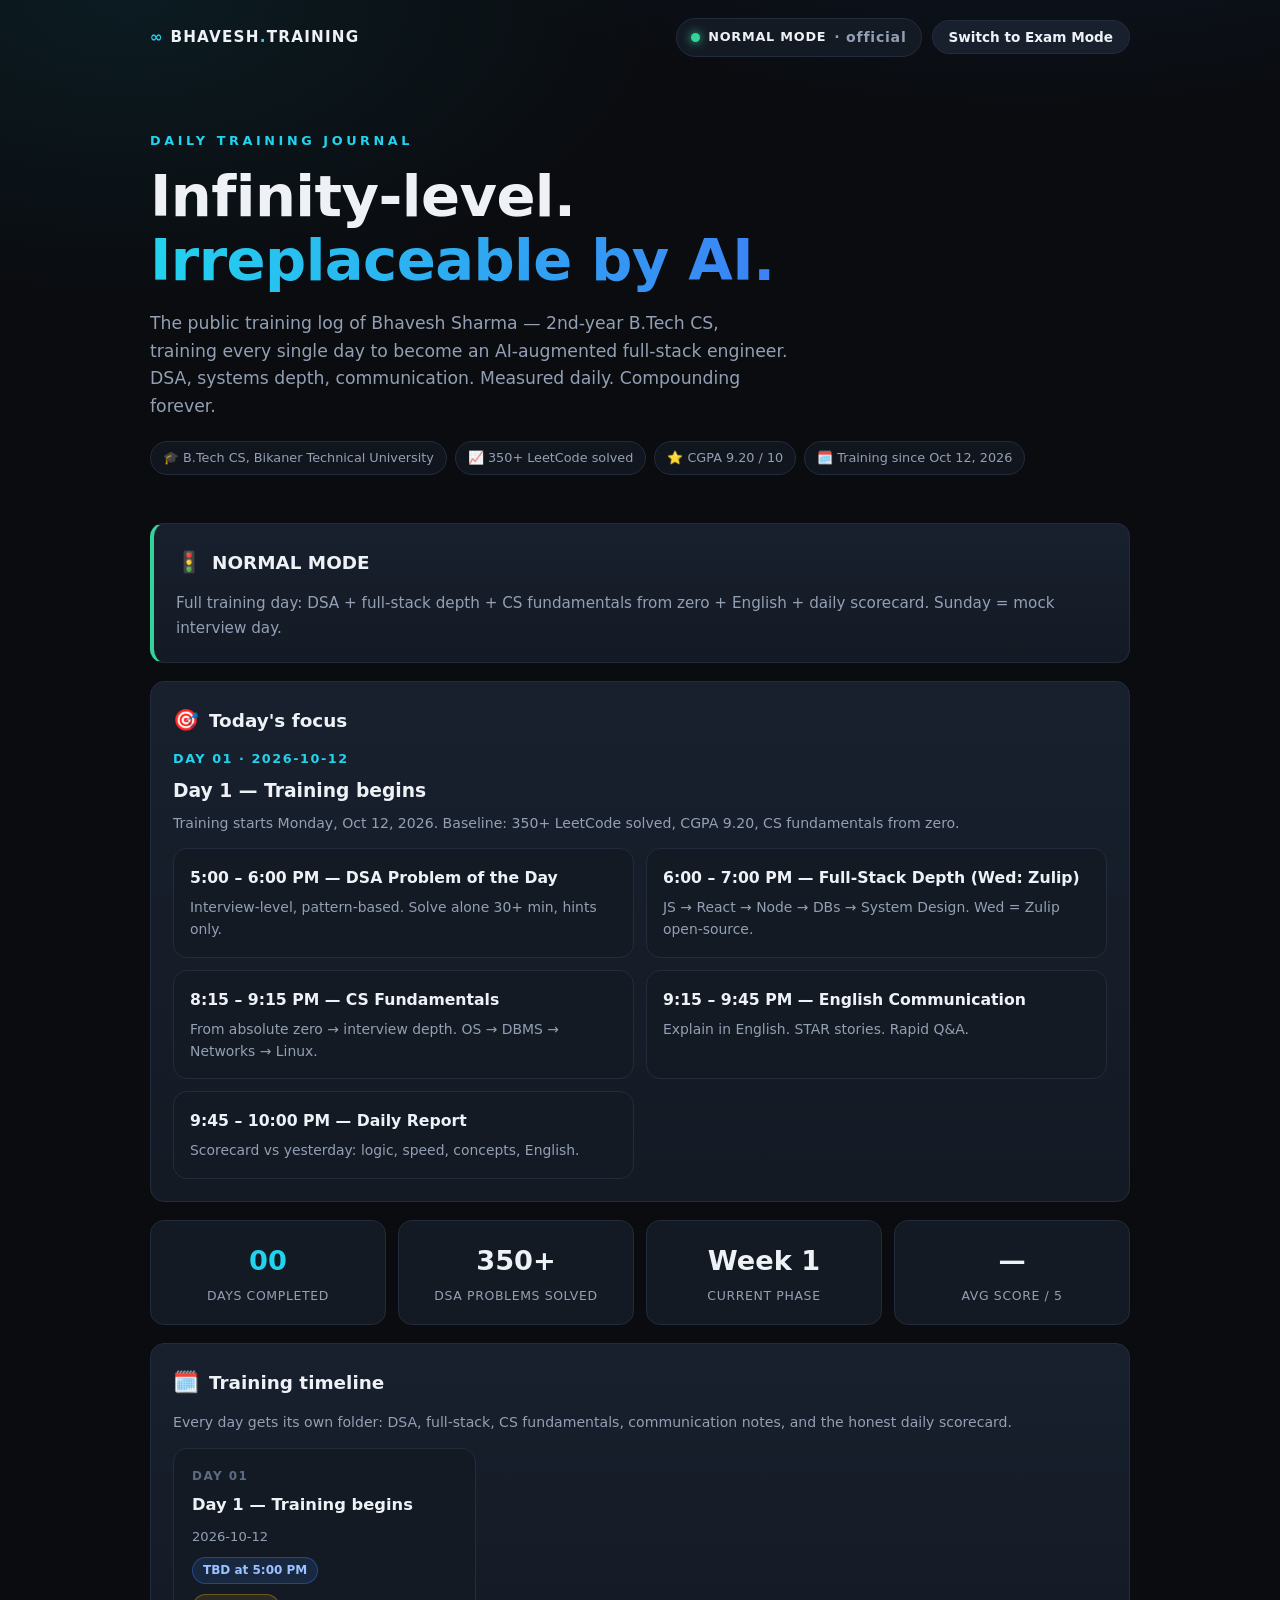
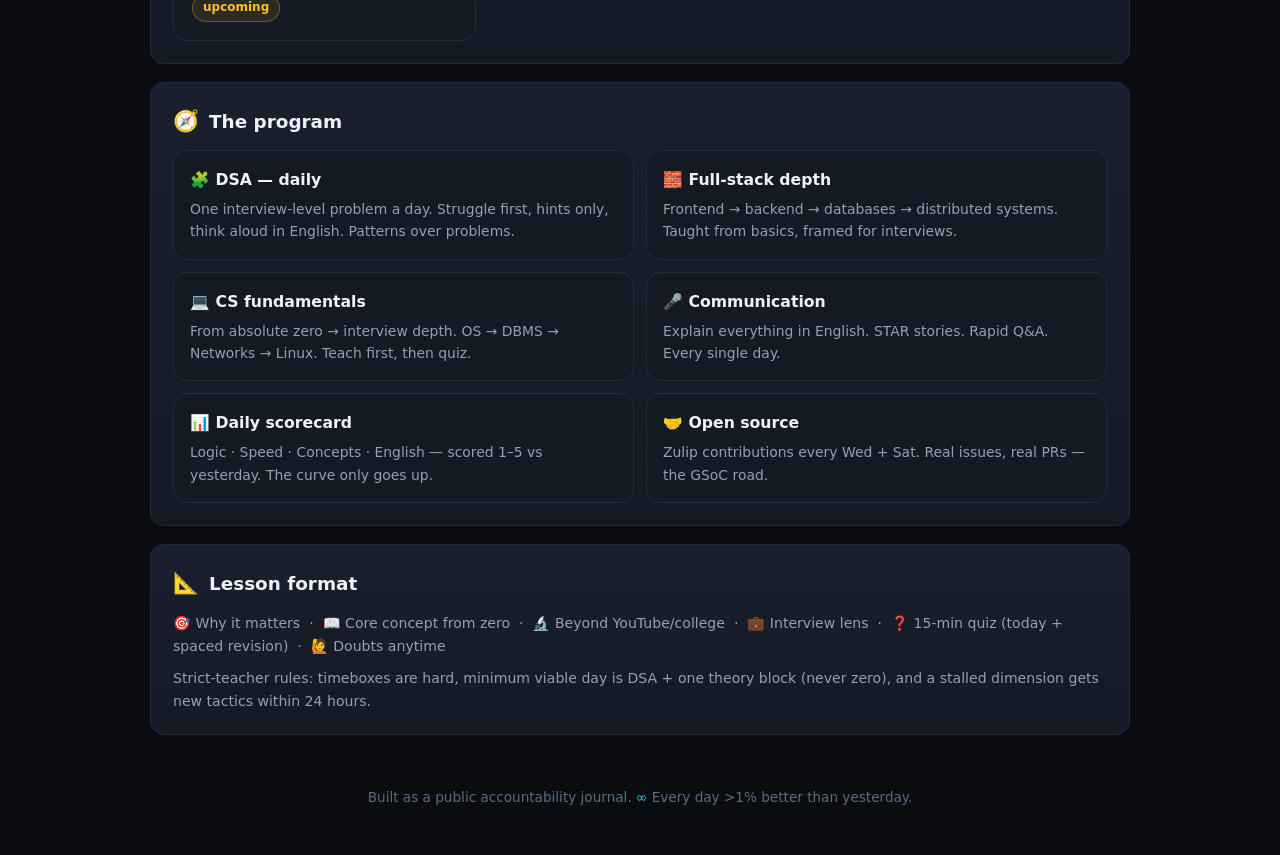
==== index.html @ e2612b02 "Launch training journal website" ====
<!DOCTYPE html>
<html lang="en">
<head>
  <meta charset="UTF-8">
  <meta name="viewport" content="width=device-width, initial-scale=1.0">
  <title>Bhavesh's Training Journal — Infinity-level. Irreplaceable by AI.</title>
  <meta name="description" content="Daily training journal of Bhavesh Sharma: DSA, full-stack depth, CS fundamentals, communication — the road to infinity-level engineer.">
  <link rel="stylesheet" href="styles.css">
</head>
<body>
  <div class="wrap">

    <header class="topbar">
      <div class="brand"><span class="inf">∞</span> BHAVESH<span class="inf">.</span>TRAINING</div>
      <div class="mode-cluster">
        <span class="badge normal"><span class="dot"></span>NORMAL MODE</span>
        <button class="btn" id="mode-toggle">Switch to Exam Mode</button>
      </div>
    </header>

    <section class="hero">
      <div class="eyebrow">DAILY TRAINING JOURNAL</div>
      <h1>Infinity-level.<br><span class="grad">Irreplaceable by AI.</span></h1>
      <p class="lead">
        The public training log of Bhavesh Sharma — 2nd-year B.Tech CS, training every single day
        to become an AI-augmented full-stack engineer. DSA, systems depth, communication.
        Measured daily. Compounding forever.
      </p>
      <div class="chips">
        <span class="chip">🎓 B.Tech CS, Bikaner Technical University</span>
        <span class="chip">📈 350+ LeetCode solved</span>
        <span class="chip">⭐ CGPA 9.20 / 10</span>
        <span class="chip">🗓️ Training since Oct 12, 2026</span>
      </div>
    </section>

    <div class="card mode-banner">
      <h2><span class="emoji">🚦</span> <strong>Current mode</strong></h2>
      <p>Full training day: DSA + full-stack depth + CS fundamentals from zero + English + daily scorecard. Sunday = mock interview day.</p>
    </div>

    <div class="card">
      <h2><span class="emoji">🎯</span> Today's focus</h2>
      <div id="focus-day"><p class="muted small">Loading…</p></div>
      <div id="focus-blocks" class="grid-2" style="margin-top:14px"></div>
    </div>

    <div class="stats">
      <div class="stat"><div class="num accent" id="stat-days">00</div><div class="lbl">DAYS COMPLETED</div></div>
      <div class="stat"><div class="num" id="stat-dsa">350+</div><div class="lbl">DSA PROBLEMS SOLVED</div></div>
      <div class="stat"><div class="num" id="stat-phase">Week 1</div><div class="lbl">CURRENT PHASE</div></div>
      <div class="stat"><div class="num" id="stat-score">—</div><div class="lbl">AVG SCORE / 5</div></div>
    </div>

    <div class="card">
      <h2><span class="emoji">🗓️</span> Training timeline</h2>
      <p class="muted small" style="margin-bottom:14px">Every day gets its own folder: DSA, full-stack, CS fundamentals, communication notes, and the honest daily scorecard.</p>
      <div class="timeline" id="timeline"><p class="muted small">Loading…</p></div>
    </div>

    <div class="card">
      <h2><span class="emoji">🧭</span> The program</h2>
      <div class="grid-2">
        <div class="program-item"><h4>🧩 DSA — daily</h4><p>One interview-level problem a day. Struggle first, hints only, think aloud in English. Patterns over problems.</p></div>
        <div class="program-item"><h4>🧱 Full-stack depth</h4><p>Frontend → backend → databases → distributed systems. Taught from basics, framed for interviews.</p></div>
        <div class="program-item"><h4>💻 CS fundamentals</h4><p>From absolute zero → interview depth. OS → DBMS → Networks → Linux. Teach first, then quiz.</p></div>
        <div class="program-item"><h4>🎤 Communication</h4><p>Explain everything in English. STAR stories. Rapid Q&A. Every single day.</p></div>
        <div class="program-item"><h4>📊 Daily scorecard</h4><p>Logic · Speed · Concepts · English — scored 1–5 vs yesterday. The curve only goes up.</p></div>
        <div class="program-item"><h4>🤝 Open source</h4><p>Zulip contributions every Wed + Sat. Real issues, real PRs — the GSoC road.</p></div>
      </div>
    </div>

    <div class="card">
      <h2><span class="emoji">📐</span> Lesson format</h2>
      <p class="muted small">
        🎯 Why it matters &nbsp;·&nbsp; 📖 Core concept from zero &nbsp;·&nbsp; 🔬 Beyond YouTube/college &nbsp;·&nbsp;
        💼 Interview lens &nbsp;·&nbsp; ❓ 15-min quiz (today + spaced revision) &nbsp;·&nbsp; 🙋 Doubts anytime
      </p>
      <p class="muted small" style="margin-top:10px">
        Strict-teacher rules: timeboxes are hard, minimum viable day is DSA + one theory block (never zero),
        and a stalled dimension gets new tactics within 24 hours.
      </p>
    </div>

    <footer>
      Built as a public accountability journal. <span class="inf">∞</span> Every day &gt;1% better than yesterday.
    </footer>
  </div>
  <script src="app.js"></script>
</body>
</html>
---- styles.css ----
/* ============================================================
   Bhavesh's Training Journal — dark mission-control theme
   Frontend only. No build step. Mobile-first responsive.
   ============================================================ */
:root {
  --bg: #0a0c10;
  --bg-2: #0e1219;
  --card: #141a24;
  --card-2: #18202e;
  --border: #232c3d;
  --text: #eef2f7;
  --muted: #93a0b4;
  --faint: #5c6b82;
  --accent: #3b82f6;
  --accent-2: #22d3ee;
  --green: #34d399;
  --amber: #fbbf24;
  --red: #f87171;
  --radius: 14px;
  --font: system-ui, -apple-system, "Segoe UI", Roboto, "Helvetica Neue", Arial, sans-serif;
}

* { box-sizing: border-box; margin: 0; padding: 0; }

body {
  background: radial-gradient(1200px 600px at 80% -10%, rgba(59, 130, 246, 0.12), transparent 60%),
              radial-gradient(900px 500px at 10% 0%, rgba(34, 211, 238, 0.08), transparent 60%),
              var(--bg);
  color: var(--text);
  font-family: var(--font);
  line-height: 1.6;
  min-height: 100vh;
}

a { color: var(--accent-2); text-decoration: none; }
a:hover { text-decoration: underline; }

.wrap { max-width: 1020px; margin: 0 auto; padding: 0 20px; }

/* ---------- header ---------- */
.topbar {
  display: flex; align-items: center; justify-content: space-between;
  padding: 18px 0; gap: 12px; flex-wrap: wrap;
}
.brand { font-weight: 800; letter-spacing: 0.08em; font-size: 0.95rem; }
.brand .inf { color: var(--accent-2); }
.mode-cluster { display: flex; align-items: center; gap: 10px; }

.badge {
  display: inline-flex; align-items: center; gap: 8px;
  font-size: 0.8rem; font-weight: 700; letter-spacing: 0.06em;
  padding: 7px 14px; border-radius: 999px; border: 1px solid var(--border);
  background: var(--card);
}
.badge .dot { width: 9px; height: 9px; border-radius: 50%; }
.badge.normal .dot { background: var(--green); box-shadow: 0 0 10px var(--green); }
.badge.exam .dot { background: var(--amber); box-shadow: 0 0 10px var(--amber); }

.btn {
  cursor: pointer; border: 1px solid var(--border); background: var(--card-2);
  color: var(--text); font-family: var(--font); font-size: 0.85rem; font-weight: 600;
  padding: 8px 16px; border-radius: 999px; transition: transform 0.12s ease, border-color 0.12s ease;
}
.btn:hover { border-color: var(--accent); transform: translateY(-1px); }

/* ---------- hero ---------- */
.hero { padding: 56px 0 30px; text-align: left; }
.eyebrow {
  color: var(--accent-2); font-size: 0.8rem; font-weight: 700;
  letter-spacing: 0.28em; margin-bottom: 14px;
}
.hero h1 {
  font-size: clamp(2.1rem, 6vw, 3.6rem); line-height: 1.12; font-weight: 800;
  letter-spacing: -0.01em; margin-bottom: 16px;
}
.hero h1 .grad {
  background: linear-gradient(92deg, var(--accent-2), var(--accent));
  -webkit-background-clip: text; background-clip: text; color: transparent;
}
.hero p.lead { color: var(--muted); font-size: 1.08rem; max-width: 640px; margin-bottom: 20px; }
.chips { display: flex; flex-wrap: wrap; gap: 8px; }
.chip {
  font-size: 0.8rem; color: var(--muted); border: 1px solid var(--border);
  background: rgba(20, 26, 36, 0.7); padding: 6px 12px; border-radius: 999px;
}

/* ---------- cards ---------- */
.card {
  background: linear-gradient(180deg, var(--card-2), var(--card));
  border: 1px solid var(--border); border-radius: var(--radius);
  padding: 22px; margin: 18px 0;
}
.card h2 { font-size: 1.15rem; margin-bottom: 12px; display: flex; align-items: center; gap: 10px; }
.card h2 .emoji { font-size: 1.3rem; }
.muted { color: var(--muted); }
.small { font-size: 0.88rem; }

/* ---------- mode banner ---------- */
.mode-banner { border-left: 4px solid var(--green); }
.mode-banner.exam { border-left-color: var(--amber); }
.mode-banner p { color: var(--muted); font-size: 0.95rem; }

/* ---------- stats ---------- */
.stats { display: grid; grid-template-columns: repeat(4, 1fr); gap: 12px; margin: 18px 0; }
.stat {
  background: var(--card); border: 1px solid var(--border);
  border-radius: var(--radius); padding: 18px 16px; text-align: center;
}
.stat .num { font-size: 1.7rem; font-weight: 800; color: var(--text); }
.stat .num.accent { color: var(--accent-2); }
.stat .lbl { font-size: 0.78rem; color: var(--muted); letter-spacing: 0.05em; margin-top: 4px; }

/* ---------- timeline ---------- */
.timeline { display: grid; grid-template-columns: repeat(auto-fill, minmax(240px, 1fr)); gap: 12px; }
.day-card {
  display: block; background: var(--card); border: 1px solid var(--border);
  border-radius: var(--radius); padding: 18px; color: var(--text);
  transition: transform 0.12s ease, border-color 0.12s ease;
}
.day-card:hover { text-decoration: none; transform: translateY(-3px); border-color: var(--accent); }
.day-card .day-id { font-size: 0.75rem; color: var(--faint); letter-spacing: 0.12em; font-weight: 700; }
.day-card h3 { font-size: 1.02rem; margin: 6px 0 8px; }
.day-card .date { font-size: 0.82rem; color: var(--muted); }
.tag {
  display: inline-block; font-size: 0.75rem; font-weight: 600;
  background: rgba(59, 130, 246, 0.14); color: #9cc2ff;
  border: 1px solid rgba(59, 130, 246, 0.35);
  padding: 3px 10px; border-radius: 999px; margin-top: 10px;
}
.tag.pending { background: rgba(251, 191, 36, 0.1); color: var(--amber); border-color: rgba(251, 191, 36, 0.3); }

/* ---------- score bars ---------- */
.scores { display: grid; gap: 10px; margin-top: 8px; }
.score-row { display: grid; grid-template-columns: 110px 1fr 34px; align-items: center; gap: 10px; font-size: 0.9rem; }
.score-row .name { color: var(--muted); }
.segs { display: flex; gap: 5px; }
.seg { height: 8px; flex: 1; border-radius: 4px; background: #232c3d; }
.seg.on { background: linear-gradient(90deg, var(--accent), var(--accent-2)); }
.score-row .val { font-weight: 700; text-align: right; }

/* ---------- day detail ---------- */
.back { display: inline-block; margin: 18px 0 6px; font-size: 0.9rem; }
.day-head { padding: 26px 0 6px; }
.day-head .day-id { color: var(--accent-2); font-weight: 700; letter-spacing: 0.14em; font-size: 0.85rem; }
.day-head h1 { font-size: clamp(1.7rem, 5vw, 2.6rem); margin: 8px 0 4px; }
.day-head .date { color: var(--muted); }

.section { margin: 20px 0; }
.section h3.sec-title {
  font-size: 1.05rem; margin: 18px 0 8px; padding-bottom: 8px;
  border-bottom: 1px solid var(--border);
}
.section .body-text {
  white-space: pre-wrap; word-wrap: break-word;
  color: #d4dce8; font-size: 0.96rem;
}
.file-label {
  font-size: 0.72rem; color: var(--faint); letter-spacing: 0.1em;
  font-weight: 700; margin-bottom: 6px;
}
pre.file-block {
  background: #0d1219; border: 1px solid var(--border); border-radius: 10px;
  padding: 16px; overflow-x: auto; font-family: var(--font);
  white-space: pre-wrap; word-wrap: break-word; font-size: 0.92rem; color: #d4dce8;
}
pre.file-block .h { color: var(--accent-2); font-weight: 700; }

/* ---------- program grid ---------- */
.grid-2 { display: grid; grid-template-columns: 1fr 1fr; gap: 12px; }
.program-item {
  background: var(--card); border: 1px solid var(--border);
  border-radius: var(--radius); padding: 16px;
}
.program-item h4 { font-size: 0.98rem; margin-bottom: 6px; }
.program-item p { font-size: 0.87rem; color: var(--muted); }

/* ---------- footer ---------- */
footer { padding: 34px 0 46px; color: var(--faint); font-size: 0.85rem; text-align: center; }
footer .inf { color: var(--accent-2); }

/* ---------- responsive ---------- */
@media (max-width: 720px) {
  .stats { grid-template-columns: repeat(2, 1fr); }
  .grid-2 { grid-template-columns: 1fr; }
  .hero { padding: 36px 0 20px; }
  .score-row { grid-template-columns: 92px 1fr 30px; }
}
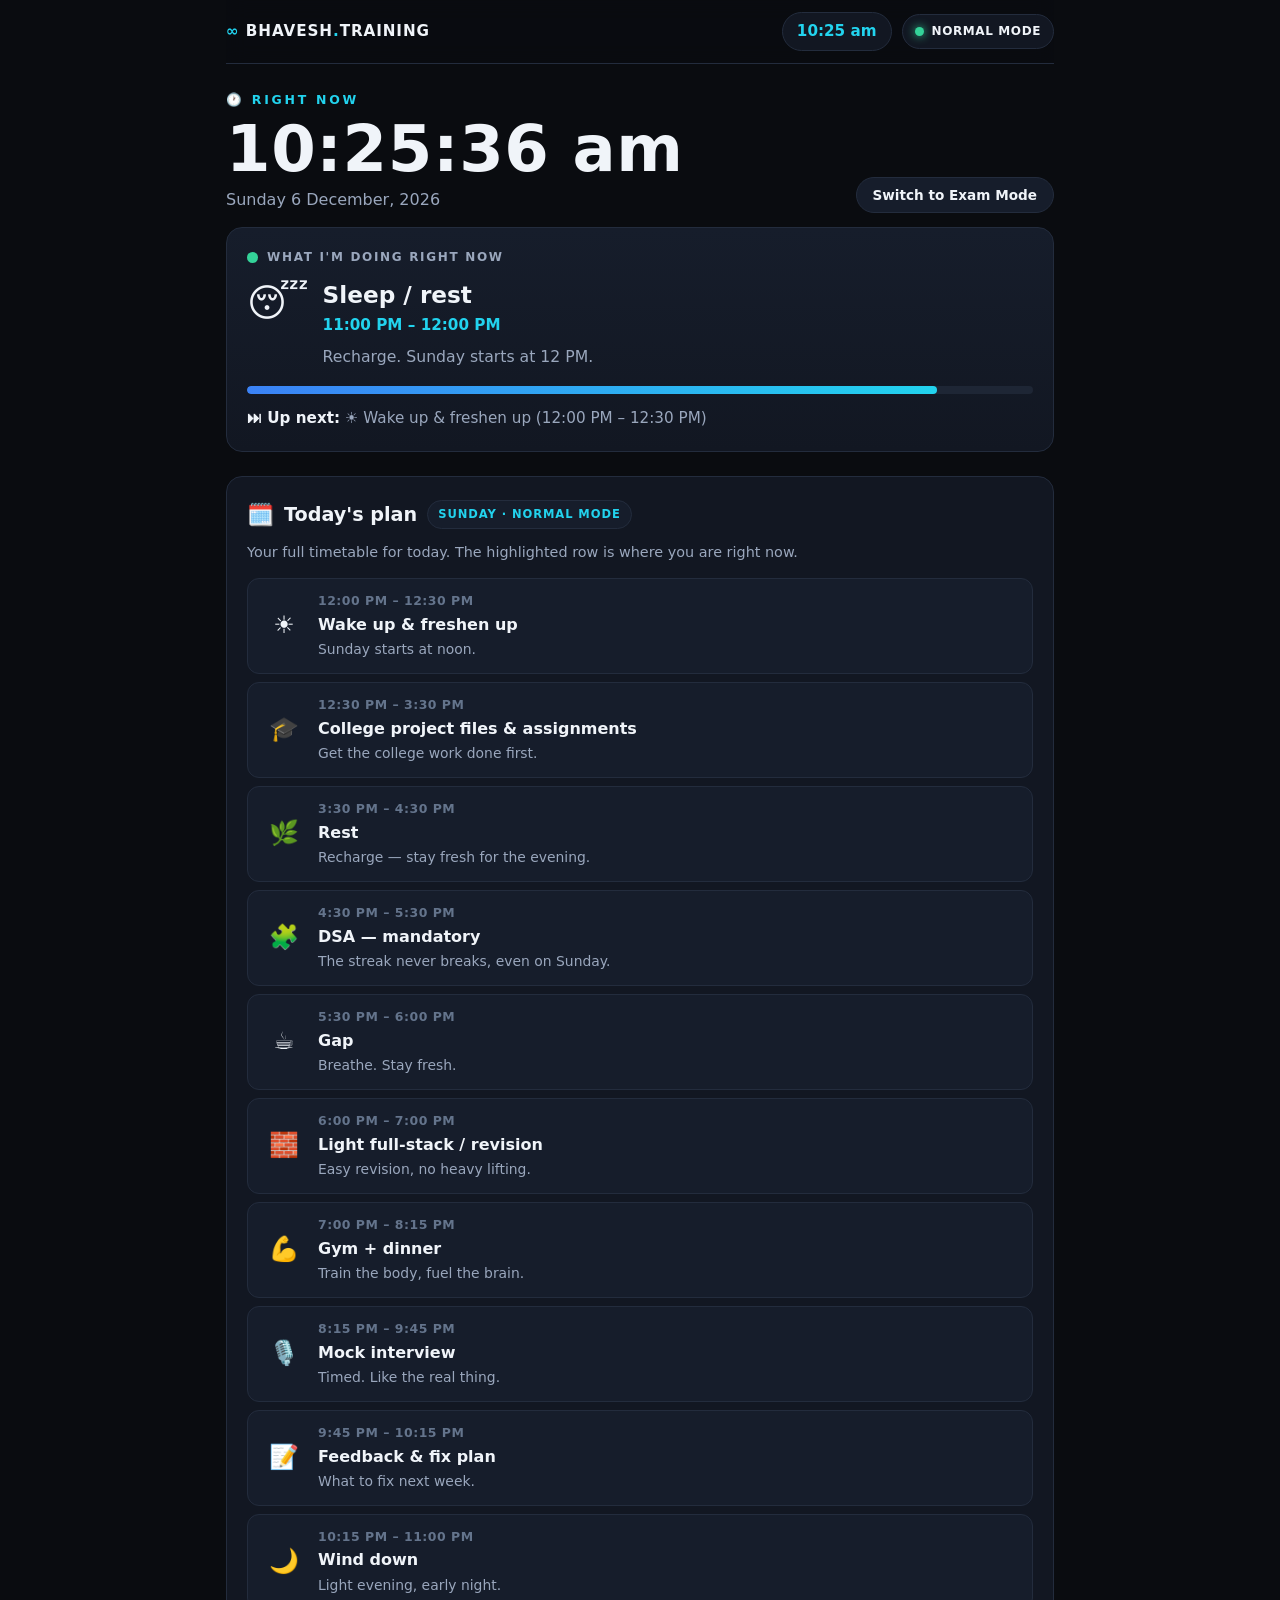
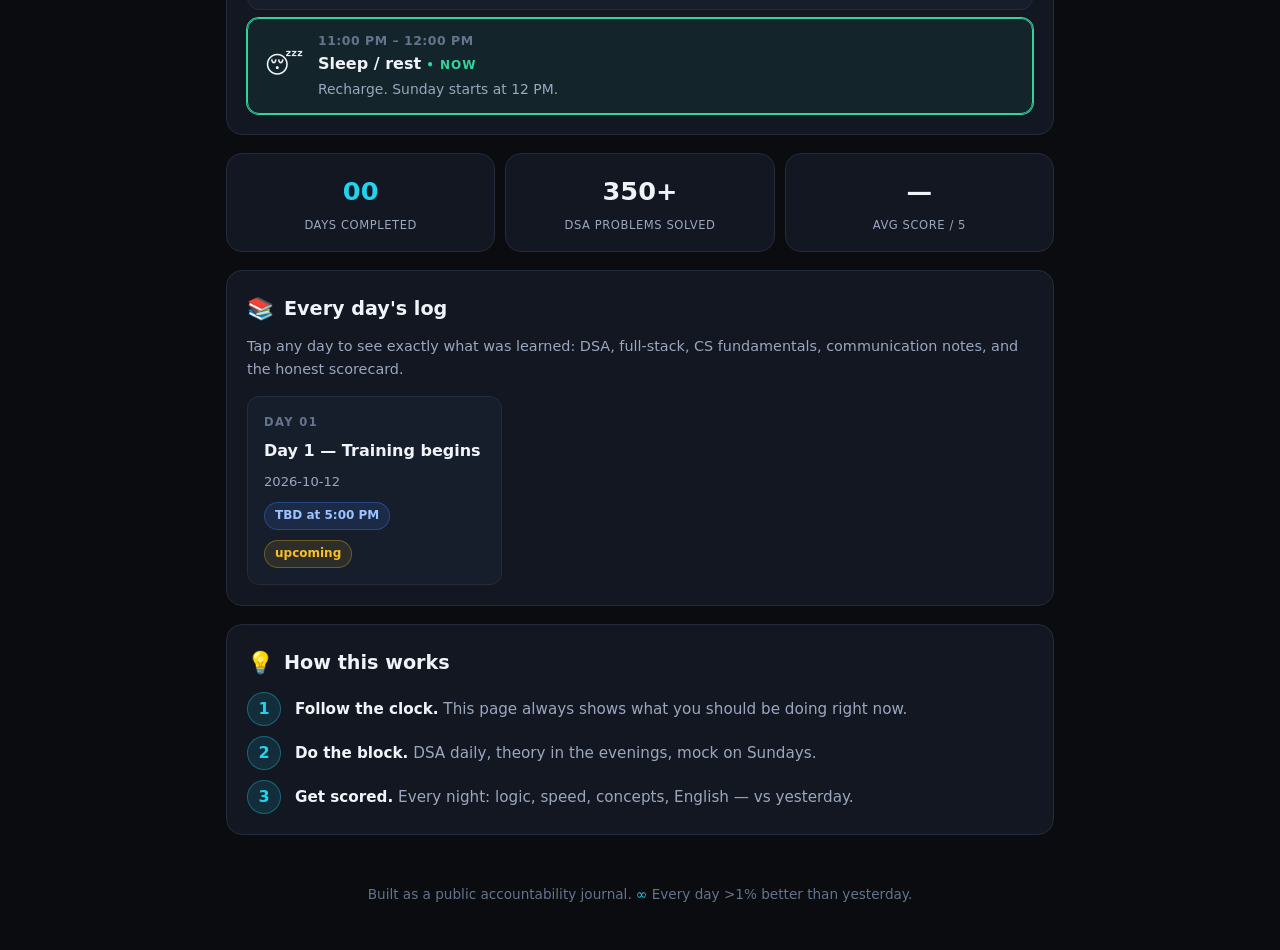
==== commit 663b73a8: "Redesign: RIGHT NOW dashboard with live clock + current task highlight, simpler mobile-first UI" ====
--- a/index.html
+++ b/index.html
@@ -4,7 +4,7 @@
   <meta charset="UTF-8">
   <meta name="viewport" content="width=device-width, initial-scale=1.0">
   <title>Bhavesh's Training Journal — Infinity-level. Irreplaceable by AI.</title>
-  <meta name="description" content="Daily training journal of Bhavesh Sharma: DSA, full-stack depth, CS fundamentals, communication — the road to infinity-level engineer.">
+  <meta name="description" content="Bhavesh Sharma's daily training journal: what he's doing right now, today's plan, and every day's log — DSA, full-stack, CS fundamentals, communication.">
   <link rel="stylesheet" href="styles.css">
 </head>
 <body>
@@ -12,75 +12,74 @@
 
     <header class="topbar">
       <div class="brand"><span class="inf">∞</span> BHAVESH<span class="inf">.</span>TRAINING</div>
-      <div class="mode-cluster">
-        <span class="badge normal"><span class="dot"></span>NORMAL MODE</span>
-        <button class="btn" id="mode-toggle">Switch to Exam Mode</button>
+      <div class="top-right">
+        <div class="mini-clock" id="mini-clock">--:--</div>
+        <span class="badge normal" id="mode-badge"><span class="dot"></span><span id="mode-label">NORMAL MODE</span></span>
       </div>
     </header>
 
-    <section class="hero">
-      <div class="eyebrow">DAILY TRAINING JOURNAL</div>
-      <h1>Infinity-level.<br><span class="grad">Irreplaceable by AI.</span></h1>
-      <p class="lead">
-        The public training log of Bhavesh Sharma — 2nd-year B.Tech CS, training every single day
-        to become an AI-augmented full-stack engineer. DSA, systems depth, communication.
-        Measured daily. Compounding forever.
-      </p>
-      <div class="chips">
-        <span class="chip">🎓 B.Tech CS, Bikaner Technical University</span>
-        <span class="chip">📈 350+ LeetCode solved</span>
-        <span class="chip">⭐ CGPA 9.20 / 10</span>
-        <span class="chip">🗓️ Training since Oct 12, 2026</span>
+    <!-- ============ RIGHT NOW ============ -->
+    <section class="now-panel">
+      <div class="now-head">
+        <div>
+          <div class="eyebrow">🕐 RIGHT NOW</div>
+          <div class="big-clock" id="clock-time">--:--:--</div>
+          <div class="clock-date" id="clock-date">Loading…</div>
+        </div>
+        <button class="btn" id="mode-toggle">Switch to Exam Mode</button>
+      </div>
+
+      <div class="now-card" id="now-card">
+        <div class="live-row">
+          <span class="live-dot" id="live-dot"></span>
+          <span class="live-text">WHAT I'M DOING RIGHT NOW</span>
+        </div>
+        <div class="now-main">
+          <div class="now-icon" id="now-icon">⏳</div>
+          <div>
+            <h2 id="now-title">Checking your timetable…</h2>
+            <div class="now-range" id="now-range"></div>
+            <p class="now-desc" id="now-desc"></p>
+          </div>
+        </div>
+        <div class="progress"><div class="progress-fill" id="now-progress"></div></div>
+        <div class="next-row">
+          <span class="next-label">⏭ Up next:</span>
+          <span id="next-text">—</span>
+        </div>
       </div>
     </section>
 
-    <div class="card mode-banner">
-      <h2><span class="emoji">🚦</span> <strong>Current mode</strong></h2>
-      <p>Full training day: DSA + full-stack depth + CS fundamentals from zero + English + daily scorecard. Sunday = mock interview day.</p>
-    </div>
+    <!-- ============ TODAY'S PLAN ============ -->
+    <section class="card">
+      <h2><span class="emoji">🗓️</span> Today's plan <span class="day-tag" id="plan-day-tag"></span></h2>
+      <p class="muted small">Your full timetable for today. The highlighted row is where you are right now.</p>
+      <div class="plan-list" id="plan-list"><p class="muted small">Loading…</p></div>
+    </section>
 
-    <div class="card">
-      <h2><span class="emoji">🎯</span> Today's focus</h2>
-      <div id="focus-day"><p class="muted small">Loading…</p></div>
-      <div id="focus-blocks" class="grid-2" style="margin-top:14px"></div>
-    </div>
-
-    <div class="stats">
+    <!-- ============ NUMBERS ============ -->
+    <section class="stats">
       <div class="stat"><div class="num accent" id="stat-days">00</div><div class="lbl">DAYS COMPLETED</div></div>
       <div class="stat"><div class="num" id="stat-dsa">350+</div><div class="lbl">DSA PROBLEMS SOLVED</div></div>
-      <div class="stat"><div class="num" id="stat-phase">Week 1</div><div class="lbl">CURRENT PHASE</div></div>
       <div class="stat"><div class="num" id="stat-score">—</div><div class="lbl">AVG SCORE / 5</div></div>
-    </div>
+    </section>
 
-    <div class="card">
-      <h2><span class="emoji">🗓️</span> Training timeline</h2>
-      <p class="muted small" style="margin-bottom:14px">Every day gets its own folder: DSA, full-stack, CS fundamentals, communication notes, and the honest daily scorecard.</p>
+    <!-- ============ TIMELINE ============ -->
+    <section class="card">
+      <h2><span class="emoji">📚</span> Every day's log</h2>
+      <p class="muted small" style="margin-bottom:14px">Tap any day to see exactly what was learned: DSA, full-stack, CS fundamentals, communication notes, and the honest scorecard.</p>
       <div class="timeline" id="timeline"><p class="muted small">Loading…</p></div>
-    </div>
+    </section>
 
-    <div class="card">
-      <h2><span class="emoji">🧭</span> The program</h2>
-      <div class="grid-2">
-        <div class="program-item"><h4>🧩 DSA — daily</h4><p>One interview-level problem a day. Struggle first, hints only, think aloud in English. Patterns over problems.</p></div>
-        <div class="program-item"><h4>🧱 Full-stack depth</h4><p>Frontend → backend → databases → distributed systems. Taught from basics, framed for interviews.</p></div>
-        <div class="program-item"><h4>💻 CS fundamentals</h4><p>From absolute zero → interview depth. OS → DBMS → Networks → Linux. Teach first, then quiz.</p></div>
-        <div class="program-item"><h4>🎤 Communication</h4><p>Explain everything in English. STAR stories. Rapid Q&A. Every single day.</p></div>
-        <div class="program-item"><h4>📊 Daily scorecard</h4><p>Logic · Speed · Concepts · English — scored 1–5 vs yesterday. The curve only goes up.</p></div>
-        <div class="program-item"><h4>🤝 Open source</h4><p>Zulip contributions every Wed + Sat. Real issues, real PRs — the GSoC road.</p></div>
+    <!-- ============ HOW IT WORKS ============ -->
+    <section class="card">
+      <h2><span class="emoji">💡</span> How this works</h2>
+      <div class="steps">
+        <div class="step"><div class="step-n">1</div><p><strong>Follow the clock.</strong> This page always shows what you should be doing right now.</p></div>
+        <div class="step"><div class="step-n">2</div><p><strong>Do the block.</strong> DSA daily, theory in the evenings, mock on Sundays.</p></div>
+        <div class="step"><div class="step-n">3</div><p><strong>Get scored.</strong> Every night: logic, speed, concepts, English — vs yesterday.</p></div>
       </div>
-    </div>
-
-    <div class="card">
-      <h2><span class="emoji">📐</span> Lesson format</h2>
-      <p class="muted small">
-        🎯 Why it matters &nbsp;·&nbsp; 📖 Core concept from zero &nbsp;·&nbsp; 🔬 Beyond YouTube/college &nbsp;·&nbsp;
-        💼 Interview lens &nbsp;·&nbsp; ❓ 15-min quiz (today + spaced revision) &nbsp;·&nbsp; 🙋 Doubts anytime
-      </p>
-      <p class="muted small" style="margin-top:10px">
-        Strict-teacher rules: timeboxes are hard, minimum viable day is DSA + one theory block (never zero),
-        and a stalled dimension gets new tactics within 24 hours.
-      </p>
-    </div>
+    </section>
 
     <footer>
       Built as a public accountability journal. <span class="inf">∞</span> Every day &gt;1% better than yesterday.
--- a/styles.css
+++ b/styles.css
@@ -1,125 +1,180 @@
 /* ============================================================
-   Bhavesh's Training Journal — dark mission-control theme
-   Frontend only. No build step. Mobile-first responsive.
+   Bhavesh's Training Journal — simple, friendly, mobile-first
+   Frontend only. No build step.
    ============================================================ */
 :root {
   --bg: #0a0c10;
-  --bg-2: #0e1219;
-  --card: #141a24;
-  --card-2: #18202e;
+  --card: #121722;
+  --card-2: #161d2b;
   --border: #232c3d;
-  --text: #eef2f7;
-  --muted: #93a0b4;
-  --faint: #5c6b82;
+  --text: #f0f4f9;
+  --muted: #9aa7bd;
+  --faint: #64748c;
   --accent: #3b82f6;
   --accent-2: #22d3ee;
   --green: #34d399;
   --amber: #fbbf24;
-  --red: #f87171;
-  --radius: 14px;
+  --radius: 16px;
   --font: system-ui, -apple-system, "Segoe UI", Roboto, "Helvetica Neue", Arial, sans-serif;
 }
 
 * { box-sizing: border-box; margin: 0; padding: 0; }
 
 body {
-  background: radial-gradient(1200px 600px at 80% -10%, rgba(59, 130, 246, 0.12), transparent 60%),
-              radial-gradient(900px 500px at 10% 0%, rgba(34, 211, 238, 0.08), transparent 60%),
-              var(--bg);
+  background: var(--bg);
   color: var(--text);
   font-family: var(--font);
-  line-height: 1.6;
+  line-height: 1.65;
   min-height: 100vh;
+  font-size: 16px;
 }
 
 a { color: var(--accent-2); text-decoration: none; }
-a:hover { text-decoration: underline; }
-
-.wrap { max-width: 1020px; margin: 0 auto; padding: 0 20px; }
-
-/* ---------- header ---------- */
+
+.wrap { max-width: 860px; margin: 0 auto; padding: 0 16px; }
+
+/* ---------- top bar ---------- */
 .topbar {
+  position: sticky; top: 0; z-index: 10;
   display: flex; align-items: center; justify-content: space-between;
-  padding: 18px 0; gap: 12px; flex-wrap: wrap;
-}
-.brand { font-weight: 800; letter-spacing: 0.08em; font-size: 0.95rem; }
+  gap: 10px; padding: 12px 0;
+  background: rgba(10, 12, 16, 0.88);
+  backdrop-filter: blur(10px);
+  border-bottom: 1px solid var(--border);
+}
+.brand { font-weight: 800; letter-spacing: 0.06em; font-size: 0.95rem; }
 .brand .inf { color: var(--accent-2); }
-.mode-cluster { display: flex; align-items: center; gap: 10px; }
+.top-right { display: flex; align-items: center; gap: 10px; }
+.mini-clock {
+  font-variant-numeric: tabular-nums; font-weight: 700; font-size: 0.95rem;
+  color: var(--accent-2); background: var(--card);
+  border: 1px solid var(--border); border-radius: 999px; padding: 6px 14px;
+  white-space: nowrap;
+}
 
 .badge {
   display: inline-flex; align-items: center; gap: 8px;
-  font-size: 0.8rem; font-weight: 700; letter-spacing: 0.06em;
-  padding: 7px 14px; border-radius: 999px; border: 1px solid var(--border);
-  background: var(--card);
-}
-.badge .dot { width: 9px; height: 9px; border-radius: 50%; }
+  font-size: 0.75rem; font-weight: 700; letter-spacing: 0.05em;
+  padding: 7px 12px; border-radius: 999px; border: 1px solid var(--border);
+  background: var(--card); white-space: nowrap;
+}
+.badge .dot { width: 9px; height: 9px; border-radius: 50%; flex: none; }
 .badge.normal .dot { background: var(--green); box-shadow: 0 0 10px var(--green); }
 .badge.exam .dot { background: var(--amber); box-shadow: 0 0 10px var(--amber); }
 
 .btn {
   cursor: pointer; border: 1px solid var(--border); background: var(--card-2);
   color: var(--text); font-family: var(--font); font-size: 0.85rem; font-weight: 600;
-  padding: 8px 16px; border-radius: 999px; transition: transform 0.12s ease, border-color 0.12s ease;
-}
-.btn:hover { border-color: var(--accent); transform: translateY(-1px); }
-
-/* ---------- hero ---------- */
-.hero { padding: 56px 0 30px; text-align: left; }
+  padding: 9px 16px; border-radius: 999px;
+}
+.btn:active { transform: scale(0.97); }
+
+/* ---------- RIGHT NOW panel ---------- */
+.now-panel { padding: 26px 0 6px; }
+.now-head {
+  display: flex; align-items: flex-end; justify-content: space-between;
+  gap: 12px; flex-wrap: wrap; margin-bottom: 14px;
+}
 .eyebrow {
-  color: var(--accent-2); font-size: 0.8rem; font-weight: 700;
-  letter-spacing: 0.28em; margin-bottom: 14px;
-}
-.hero h1 {
-  font-size: clamp(2.1rem, 6vw, 3.6rem); line-height: 1.12; font-weight: 800;
-  letter-spacing: -0.01em; margin-bottom: 16px;
-}
-.hero h1 .grad {
-  background: linear-gradient(92deg, var(--accent-2), var(--accent));
-  -webkit-background-clip: text; background-clip: text; color: transparent;
-}
-.hero p.lead { color: var(--muted); font-size: 1.08rem; max-width: 640px; margin-bottom: 20px; }
-.chips { display: flex; flex-wrap: wrap; gap: 8px; }
-.chip {
-  font-size: 0.8rem; color: var(--muted); border: 1px solid var(--border);
-  background: rgba(20, 26, 36, 0.7); padding: 6px 12px; border-radius: 999px;
-}
+  color: var(--accent-2); font-size: 0.78rem; font-weight: 800;
+  letter-spacing: 0.22em; margin-bottom: 6px;
+}
+.big-clock {
+  font-size: clamp(2.6rem, 9vw, 4rem); font-weight: 800; line-height: 1;
+  font-variant-numeric: tabular-nums; letter-spacing: 0.01em;
+}
+.clock-date { color: var(--muted); font-size: 1rem; margin-top: 6px; }
+
+.now-card {
+  background: linear-gradient(180deg, var(--card-2), var(--card));
+  border: 1px solid var(--border); border-radius: var(--radius);
+  padding: 20px; margin-top: 6px;
+}
+.live-row { display: flex; align-items: center; gap: 9px; margin-bottom: 12px; }
+.live-dot {
+  width: 11px; height: 11px; border-radius: 50%; background: var(--green); flex: none;
+  animation: pulse 1.6s ease-in-out infinite;
+}
+@keyframes pulse {
+  0%, 100% { box-shadow: 0 0 0 0 rgba(52, 211, 153, 0.55); }
+  50% { box-shadow: 0 0 0 9px rgba(52, 211, 153, 0); }
+}
+.live-text { font-size: 0.75rem; font-weight: 800; letter-spacing: 0.14em; color: var(--muted); }
+
+.now-main { display: flex; gap: 14px; align-items: flex-start; }
+.now-icon { font-size: 2.4rem; line-height: 1.2; flex: none; }
+.now-card h2 { font-size: 1.45rem; line-height: 1.25; margin-bottom: 4px; }
+.now-range { color: var(--accent-2); font-weight: 700; font-size: 0.95rem; margin-bottom: 6px; }
+.now-desc { color: var(--muted); font-size: 0.98rem; }
+
+.progress {
+  height: 8px; background: #1e2635; border-radius: 99px;
+  margin: 16px 0 12px; overflow: hidden;
+}
+.progress-fill {
+  height: 100%; width: 0%;
+  background: linear-gradient(90deg, var(--accent), var(--accent-2));
+  border-radius: 99px; transition: width 0.6s ease;
+}
+.next-row { font-size: 0.95rem; color: var(--muted); }
+.next-label { font-weight: 700; color: var(--text); }
 
 /* ---------- cards ---------- */
 .card {
-  background: linear-gradient(180deg, var(--card-2), var(--card));
+  background: var(--card);
   border: 1px solid var(--border); border-radius: var(--radius);
-  padding: 22px; margin: 18px 0;
-}
-.card h2 { font-size: 1.15rem; margin-bottom: 12px; display: flex; align-items: center; gap: 10px; }
-.card h2 .emoji { font-size: 1.3rem; }
+  padding: 20px; margin: 18px 0;
+}
+.card h2 { font-size: 1.2rem; margin-bottom: 8px; display: flex; align-items: center; gap: 10px; flex-wrap: wrap; }
+.card h2 .emoji { font-size: 1.35rem; }
 .muted { color: var(--muted); }
-.small { font-size: 0.88rem; }
-
-/* ---------- mode banner ---------- */
-.mode-banner { border-left: 4px solid var(--green); }
-.mode-banner.exam { border-left-color: var(--amber); }
-.mode-banner p { color: var(--muted); font-size: 0.95rem; }
+.small { font-size: 0.9rem; }
+.day-tag {
+  font-size: 0.72rem; font-weight: 700; letter-spacing: 0.08em;
+  color: var(--accent-2); border: 1px solid var(--border);
+  padding: 4px 10px; border-radius: 999px; background: var(--card-2);
+}
+
+/* ---------- today's plan ---------- */
+.plan-list { display: grid; gap: 8px; margin-top: 14px; }
+.plan-row {
+  display: grid; grid-template-columns: 44px 1fr; gap: 12px; align-items: center;
+  padding: 12px 14px; border: 1px solid var(--border); border-radius: 12px;
+  background: var(--card-2);
+}
+.plan-row .p-icon { font-size: 1.5rem; text-align: center; }
+.plan-row .p-time { font-size: 0.78rem; color: var(--faint); font-weight: 700; letter-spacing: 0.04em; }
+.plan-row .p-title { font-weight: 700; font-size: 1rem; }
+.plan-row .p-desc { font-size: 0.87rem; color: var(--muted); }
+.plan-row.is-now {
+  border-color: var(--green);
+  background: rgba(52, 211, 153, 0.07);
+  box-shadow: 0 0 0 1px var(--green);
+}
+.plan-row.is-now .p-title::after {
+  content: " • NOW"; color: var(--green); font-size: 0.75rem; letter-spacing: 0.08em;
+}
+.plan-row.is-past { opacity: 0.55; }
 
 /* ---------- stats ---------- */
-.stats { display: grid; grid-template-columns: repeat(4, 1fr); gap: 12px; margin: 18px 0; }
+.stats { display: grid; grid-template-columns: repeat(3, 1fr); gap: 10px; margin: 18px 0; }
 .stat {
   background: var(--card); border: 1px solid var(--border);
-  border-radius: var(--radius); padding: 18px 16px; text-align: center;
-}
-.stat .num { font-size: 1.7rem; font-weight: 800; color: var(--text); }
+  border-radius: var(--radius); padding: 16px 10px; text-align: center;
+}
+.stat .num { font-size: 1.6rem; font-weight: 800; font-variant-numeric: tabular-nums; }
 .stat .num.accent { color: var(--accent-2); }
-.stat .lbl { font-size: 0.78rem; color: var(--muted); letter-spacing: 0.05em; margin-top: 4px; }
+.stat .lbl { font-size: 0.72rem; color: var(--muted); letter-spacing: 0.05em; margin-top: 4px; }
 
 /* ---------- timeline ---------- */
-.timeline { display: grid; grid-template-columns: repeat(auto-fill, minmax(240px, 1fr)); gap: 12px; }
+.timeline { display: grid; grid-template-columns: repeat(auto-fill, minmax(220px, 1fr)); gap: 10px; }
 .day-card {
-  display: block; background: var(--card); border: 1px solid var(--border);
-  border-radius: var(--radius); padding: 18px; color: var(--text);
-  transition: transform 0.12s ease, border-color 0.12s ease;
-}
-.day-card:hover { text-decoration: none; transform: translateY(-3px); border-color: var(--accent); }
-.day-card .day-id { font-size: 0.75rem; color: var(--faint); letter-spacing: 0.12em; font-weight: 700; }
-.day-card h3 { font-size: 1.02rem; margin: 6px 0 8px; }
+  display: block; background: var(--card-2); border: 1px solid var(--border);
+  border-radius: 12px; padding: 16px; color: var(--text);
+}
+.day-card:active { transform: scale(0.98); }
+.day-card .day-id { font-size: 0.72rem; color: var(--faint); letter-spacing: 0.12em; font-weight: 700; }
+.day-card h3 { font-size: 1rem; margin: 6px 0 6px; }
 .day-card .date { font-size: 0.82rem; color: var(--muted); }
 .tag {
   display: inline-block; font-size: 0.75rem; font-weight: 600;
@@ -129,31 +184,38 @@
 }
 .tag.pending { background: rgba(251, 191, 36, 0.1); color: var(--amber); border-color: rgba(251, 191, 36, 0.3); }
 
-/* ---------- score bars ---------- */
+/* ---------- how it works ---------- */
+.steps { display: grid; gap: 10px; margin-top: 12px; }
+.step { display: flex; gap: 14px; align-items: flex-start; }
+.step-n {
+  flex: none; width: 34px; height: 34px; border-radius: 50%;
+  background: rgba(34, 211, 238, 0.12); color: var(--accent-2);
+  display: flex; align-items: center; justify-content: center;
+  font-weight: 800; border: 1px solid rgba(34, 211, 238, 0.35);
+}
+.step p { font-size: 0.95rem; color: var(--muted); padding-top: 5px; }
+.step p strong { color: var(--text); }
+
+/* ---------- score bars (day page) ---------- */
 .scores { display: grid; gap: 10px; margin-top: 8px; }
-.score-row { display: grid; grid-template-columns: 110px 1fr 34px; align-items: center; gap: 10px; font-size: 0.9rem; }
+.score-row { display: grid; grid-template-columns: 100px 1fr 36px; align-items: center; gap: 10px; font-size: 0.9rem; }
 .score-row .name { color: var(--muted); }
 .segs { display: flex; gap: 5px; }
 .seg { height: 8px; flex: 1; border-radius: 4px; background: #232c3d; }
 .seg.on { background: linear-gradient(90deg, var(--accent), var(--accent-2)); }
-.score-row .val { font-weight: 700; text-align: right; }
+.score-row .val { font-weight: 700; text-align: right; font-variant-numeric: tabular-nums; }
 
 /* ---------- day detail ---------- */
-.back { display: inline-block; margin: 18px 0 6px; font-size: 0.9rem; }
-.day-head { padding: 26px 0 6px; }
+.back { display: inline-block; margin: 18px 0 6px; font-size: 0.95rem; }
+.day-head { padding: 22px 0 6px; }
 .day-head .day-id { color: var(--accent-2); font-weight: 700; letter-spacing: 0.14em; font-size: 0.85rem; }
-.day-head h1 { font-size: clamp(1.7rem, 5vw, 2.6rem); margin: 8px 0 4px; }
+.day-head h1 { font-size: clamp(1.6rem, 5vw, 2.4rem); margin: 8px 0 4px; line-height: 1.2; }
 .day-head .date { color: var(--muted); }
-
 .section { margin: 20px 0; }
 .section h3.sec-title {
   font-size: 1.05rem; margin: 18px 0 8px; padding-bottom: 8px;
   border-bottom: 1px solid var(--border);
 }
-.section .body-text {
-  white-space: pre-wrap; word-wrap: break-word;
-  color: #d4dce8; font-size: 0.96rem;
-}
 .file-label {
   font-size: 0.72rem; color: var(--faint); letter-spacing: 0.1em;
   font-weight: 700; margin-bottom: 6px;
@@ -161,27 +223,26 @@
 pre.file-block {
   background: #0d1219; border: 1px solid var(--border); border-radius: 10px;
   padding: 16px; overflow-x: auto; font-family: var(--font);
-  white-space: pre-wrap; word-wrap: break-word; font-size: 0.92rem; color: #d4dce8;
+  white-space: pre-wrap; word-wrap: break-word; font-size: 0.94rem; color: #d4dce8;
 }
 pre.file-block .h { color: var(--accent-2); font-weight: 700; }
 
-/* ---------- program grid ---------- */
-.grid-2 { display: grid; grid-template-columns: 1fr 1fr; gap: 12px; }
-.program-item {
-  background: var(--card); border: 1px solid var(--border);
-  border-radius: var(--radius); padding: 16px;
-}
-.program-item h4 { font-size: 0.98rem; margin-bottom: 6px; }
-.program-item p { font-size: 0.87rem; color: var(--muted); }
-
 /* ---------- footer ---------- */
-footer { padding: 34px 0 46px; color: var(--faint); font-size: 0.85rem; text-align: center; }
+footer { padding: 30px 0 44px; color: var(--faint); font-size: 0.85rem; text-align: center; }
 footer .inf { color: var(--accent-2); }
 
-/* ---------- responsive ---------- */
-@media (max-width: 720px) {
-  .stats { grid-template-columns: repeat(2, 1fr); }
-  .grid-2 { grid-template-columns: 1fr; }
-  .hero { padding: 36px 0 20px; }
-  .score-row { grid-template-columns: 92px 1fr 30px; }
-}
+/* ---------- small screens ---------- */
+@media (max-width: 560px) {
+  body { font-size: 15px; }
+  .wrap { padding: 0 14px; }
+  .now-head { align-items: stretch; flex-direction: column; }
+  .now-head .btn { align-self: flex-start; }
+  .stats { grid-template-columns: repeat(3, 1fr); gap: 8px; }
+  .stat { padding: 12px 6px; }
+  .stat .num { font-size: 1.25rem; }
+  .stat .lbl { font-size: 0.62rem; }
+  .timeline { grid-template-columns: 1fr; }
+  .score-row { grid-template-columns: 86px 1fr 32px; }
+  .mini-clock { font-size: 0.85rem; padding: 6px 10px; }
+  .badge { font-size: 0.68rem; padding: 6px 10px; }
+}
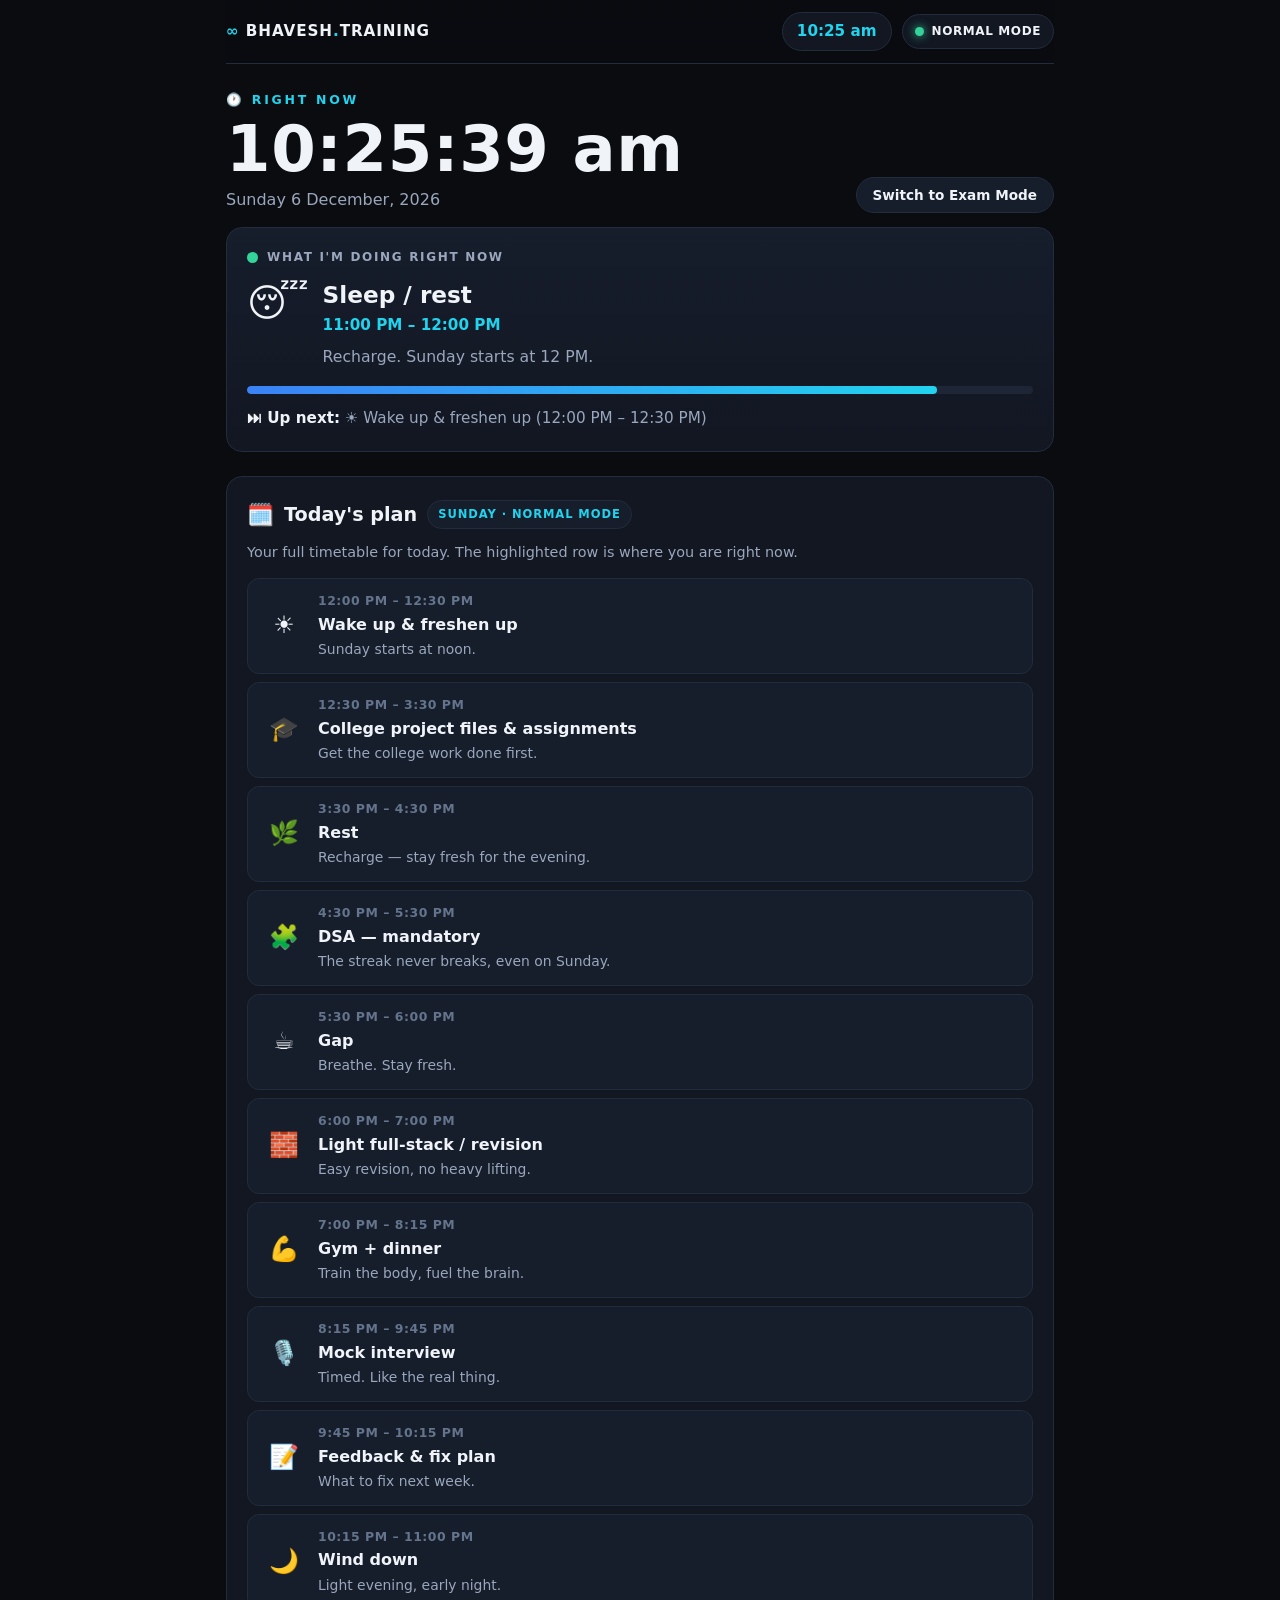
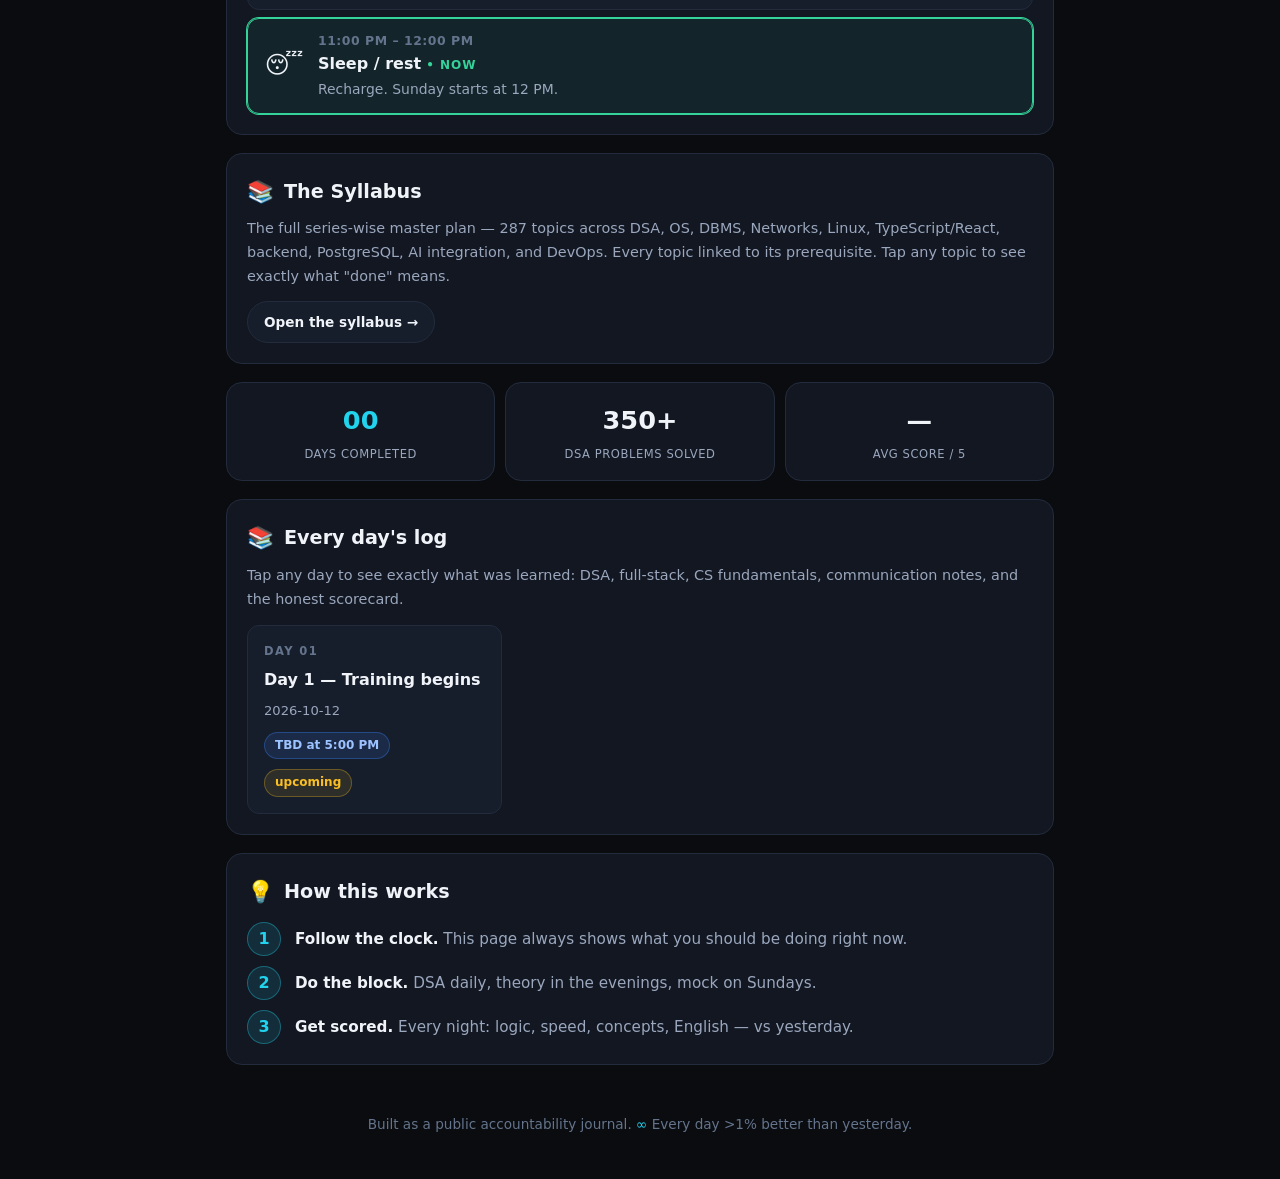
==== commit 7d0bde08: "Add master syllabus: syllabus.xlsx (287 topics, 10 sheets) + in-website syllabus viewer" ====
--- a/index.html
+++ b/index.html
@@ -57,6 +57,13 @@
       <div class="plan-list" id="plan-list"><p class="muted small">Loading…</p></div>
     </section>
 
+    <!-- ============ SYLLABUS ============ -->
+    <section class="card">
+      <h2><span class="emoji">📚</span> The Syllabus</h2>
+      <p class="muted small">The full series-wise master plan — 287 topics across DSA, OS, DBMS, Networks, Linux, TypeScript/React, backend, PostgreSQL, AI integration, and DevOps. Every topic linked to its prerequisite. Tap any topic to see exactly what "done" means.</p>
+      <p style="margin-top:12px"><a class="btn" href="syllabus.html" style="display:inline-block;text-decoration:none">Open the syllabus →</a></p>
+    </section>
+
     <!-- ============ NUMBERS ============ -->
     <section class="stats">
       <div class="stat"><div class="num accent" id="stat-days">00</div><div class="lbl">DAYS COMPLETED</div></div>
